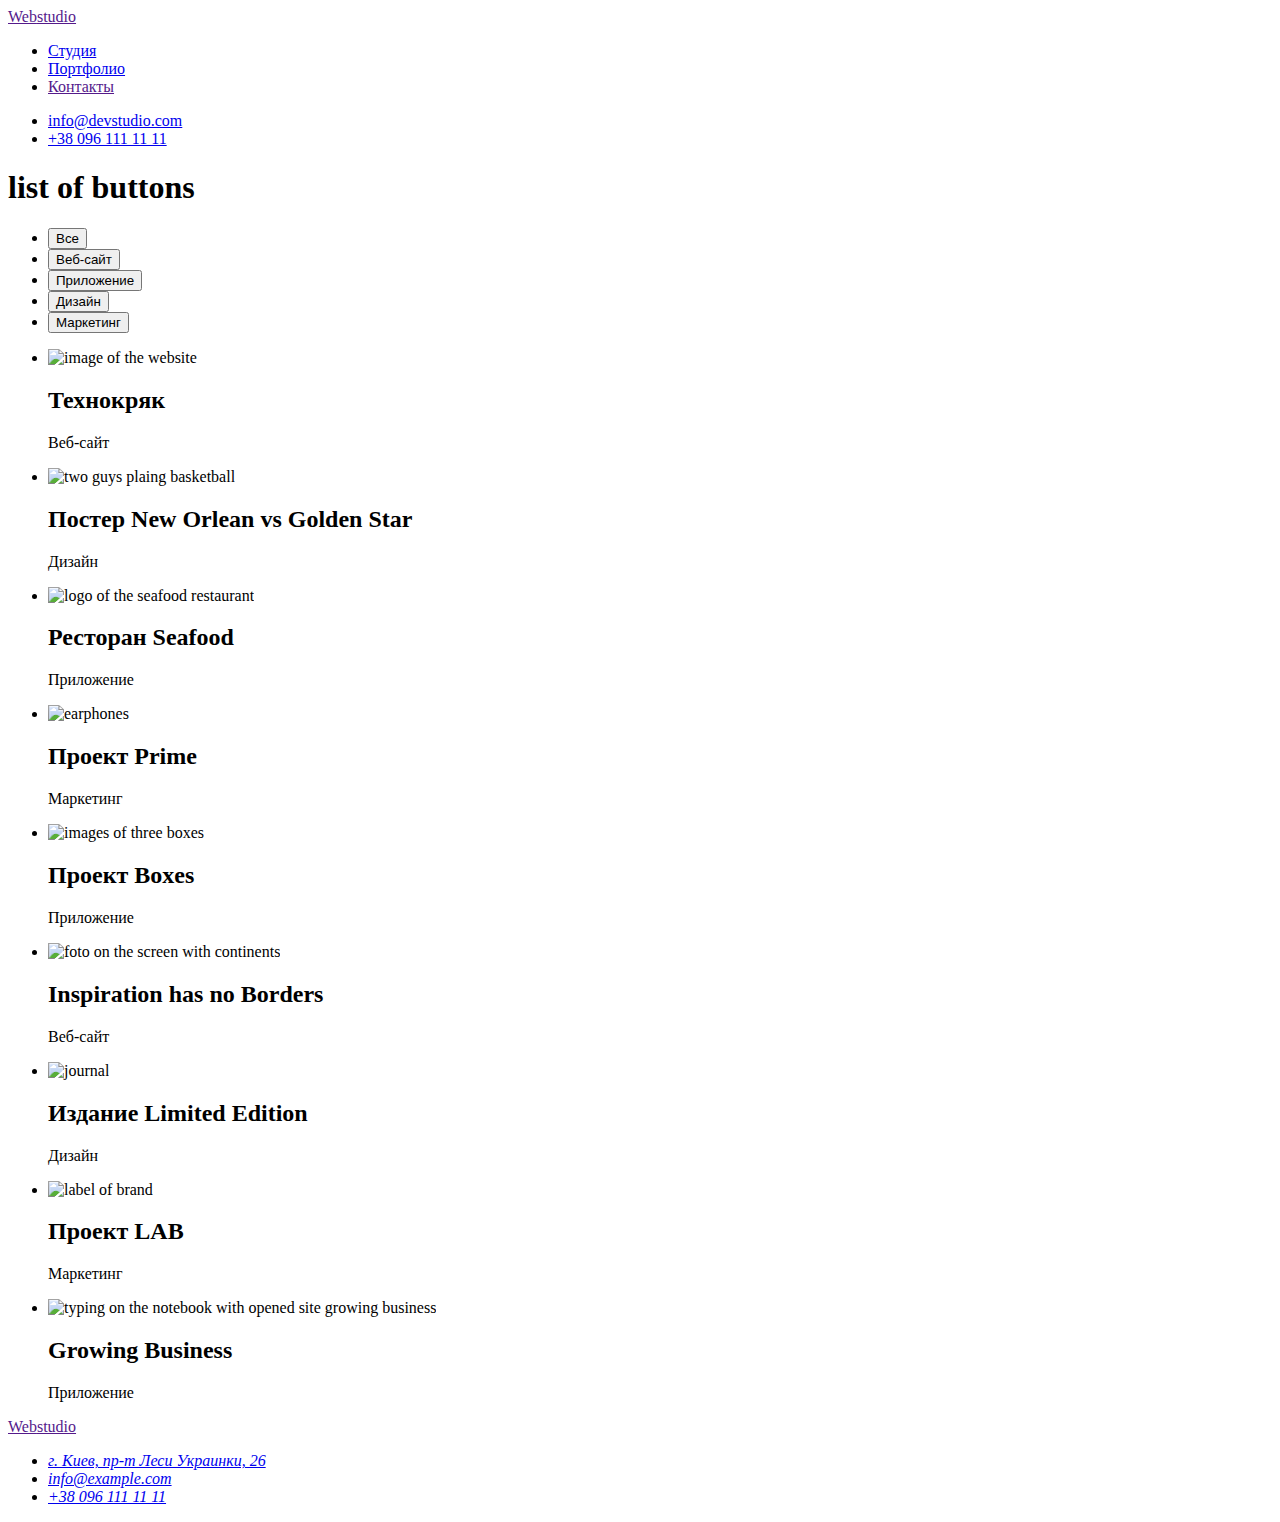
==== portfolio.html @ 3e8a7b88 "Add files via upload" ====
<!DOCTYPE html>
<html lang="en">
<head>
    <meta charset="UTF-8">
    <meta http-equiv="X-UA-Compatible" content="IE=edge">
    <meta name="viewport" content="width=device-width, initial-scale=1.0">
    <title>Document</title>
<link rel="preconnect" href="https://fonts.googleapis.com">
<link rel="preconnect" href="https://fonts.gstatic.com" crossorigin>
<link href="https://fonts.googleapis.com/css2?family=Raleway:wght@700&family=Roboto:wght@400;500;700;900&display=swap"
    rel="stylesheet">
    <link rel="stylesheet" href="./css/styles.css">
    
</head>
<body>
<!-- Header of the page-->
<header class="side">
    <nav class="side-navigation">
        <a href="" class="side-logo link">Web<span class="side-logo-web" >studio</span> </a>
        <ul class="side-list list">
            <li class="side-list-item">
                <a class="side-list-link link" href="./index.html" >Студия</a>
            </li>
            <li class="side-list-item">
                <a class="side-list-link link current" href="./portfolio.html" >Портфолио</a>
            </li>
            <li class="side-list-item">
                <a class="side-list-link link" href="" >Контакты</a>
            </li>
        </ul>
    </nav>
    <ul class="contact list">
        <li>
            <a class="contact-item link" href="mailto:info@devstudio.com">info@devstudio.com</a>
        </li>
        <li>
            <a class="contact-item link" href="tel:+380961111111">+38 096 111 11 11</a>
        </li>
    </ul>
</header>
    <main>
        <!-- Main section -->
        <section class="section-filter">
            <!-- h2 will be hidden in the future -->
            <h1 class="visually-hidden">list of buttons</h1>
            <ul class="filter list">
                <li><button class="filter-list" type="button">Все</button></li>
                <li><button class="filter-list" type="button">Веб-сайт</button></li>
                <li><button class="filter-list" type="button">Приложение</button></li>
                <li><button class="filter-list" type="button">Дизайн</button></li>
                <li><button class="filter-list" type="button">Маркетинг</button></li>
            </ul>
                        
            <ul class="projects-list list">
                <li class="projects-item">
                    <img src="./img/technocrjak.jpg" alt="image of the website" width="370">
                    <h2 class="projects-item-name">Технокряк</h2>
                    <p class="projects-item-text">Веб-сайт</p>
                </li>
                <li class="projects-item">
                    <img src="./img/new-orlean-golden-star.jpg" alt="two guys plaing basketball" width="370">
                    <h2 class="projects-item-name">Постер New Orlean vs Golden Star</h2>
                    <p class="projects-item-text">Дизайн</p>
                </li>
                <li class="projects-item">
                    <img src="./img/seafood.jpg" alt="logo of the seafood restaurant" width="370">
                    <h2 class="projects-item-name">Ресторан Seafood</h2>
                    <p class="projects-item-text">Приложение</p>
                </li>
                <li class="projects-item">
                    <img src="./img/prime.jpg" alt="earphones" width="370">
                    <h2 class="projects-item-name">Проект Prime</h2>
                    <p class="projects-item-text">Маркетинг</p>
                </li>
                <li class="projects-item">
                    <img src="./img/boxes.jpg" alt="images of three boxes" width="370">
                    <h2 class="projects-item-name">Проект Boxes</h2>
                    <p class="projects-item-text">Приложение</p>
                </li>
                <li class="projects-item">
                    <img src="./img/insperetion.jpg" alt="foto on the screen with continents" width="370">
                    <h2 class="projects-item-name">Inspiration has no Borders</h2>
                    <p class="projects-item-text">Веб-сайт</p>
                </li>
                <li class="projects-item">
                    <img src="./img/limited-edition.jpg" alt="journal" width="370">
                    <h2 class="projects-item-name">Издание Limited Edition</h2>
                    <p class="projects-item-text">Дизайн</p>
                </li>
                <li class="projects-item">
                    <img src="./img/project-lab.jpg" alt="label of brand" width="370">
                    <h2 class="projects-item-name">Проект LAB</h2>
                    <p class="projects-item-text">Маркетинг</p>
                </li>
                    <li class="projects-item">
                    <img src="./img/growing-business.jpg" alt="typing on the notebook with opened site growing business" width="370">
                    <h2 class="projects-item-name">Growing Business</h2>
                    <p class="projects-item-text">Приложение</p>
                </li>
            </ul>



        </section>

    </main>
    <!-- Footer of the page portolio -->
<footer class="footer">
    <a href="" class="side-logo link">Web<span class="footer-logo-web">studio</span> </a>
    <address class="footer-address">
        <ul class="footer-address-list list link">
            <!--google maps link-->
            <li class="address-item"><a class="address-item-street link" href="https://goo.gl/maps/h4qXjKyGgM7u1eXD7" target="_blank">г.
                    Киев, пр-т Леси Украинки, 26</a></li>
            <li class="address-item"><a class="adress-item-contact link"
                    href="mailto:info@example.com">info@example.com</a></li>
            <li class="address-item"><a class="adress-item-contact link" href="tel:+380961111111">+38 096 111 11 11</a>
            </li>
        </ul>
    </address>
</footer>

    
</body>
</html>
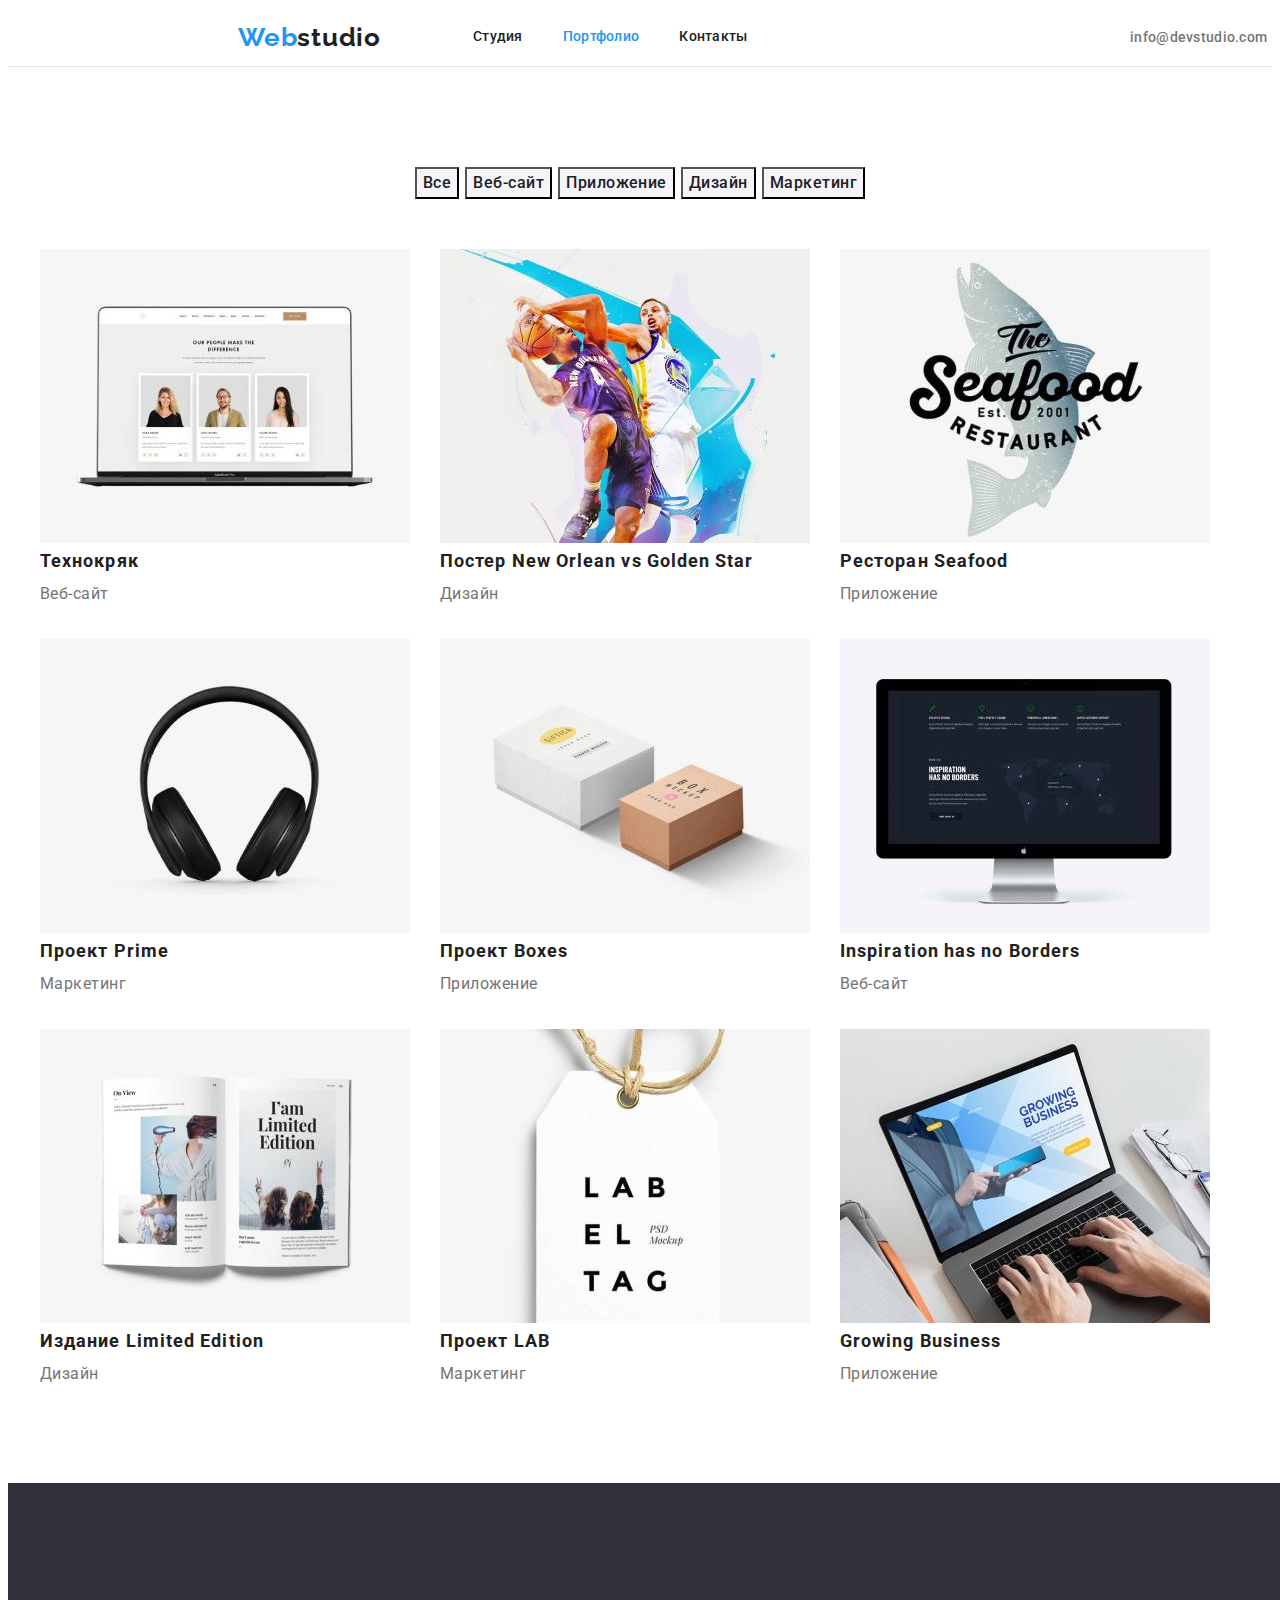
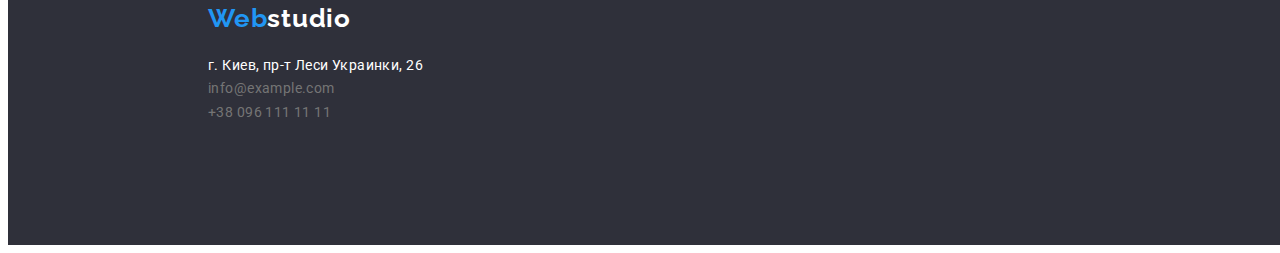
==== commit 1d73def5: "changes" ====
--- a/portfolio.html
+++ b/portfolio.html
@@ -9,116 +9,134 @@
 <link rel="preconnect" href="https://fonts.gstatic.com" crossorigin>
 <link href="https://fonts.googleapis.com/css2?family=Raleway:wght@700&family=Roboto:wght@400;500;700;900&display=swap"
     rel="stylesheet">
+    <link rel="stylesheet" href="https://cdnjs.cloudflare.com/ajax/libs/modern-normalize/1.1.0/modern-normalize.min.css"
+        integrity="sha512-wpPYUAdjBVSE4KJnH1VR1HeZfpl1ub8YT/NKx4PuQ5NmX2tKuGu6U/JRp5y+Y8XG2tV+wKQpNHVUX03MfMFn9Q=="
+        crossorigin="anonymous" referrerpolicy="no-referrer" />
     <link rel="stylesheet" href="./css/styles.css">
     
 </head>
 <body>
 <!-- Header of the page-->
 <header class="side">
-    <nav class="side-navigation">
-        <a href="" class="side-logo link">Web<span class="side-logo-web" >studio</span> </a>
-        <ul class="side-list list">
-            <li class="side-list-item">
-                <a class="side-list-link link" href="./index.html" >Студия</a>
+    <div class="side-container container">
+        <nav class="side-navigation">
+            <a href="" class="side-logo link">Web<span class="side-logo-web">studio</span> </a>
+            <ul class="side-list list">
+                <li class="side-item">
+                    <a class="side-list-link link " href="./index.html">Студия</a>
+                </li>
+                <li class="side-item">
+                    <a class="side-list-link link current" href="./portfolio.html">Портфолио</a>
+                </li>
+                <li class="side-item">
+                    <a class="side-list-link link" href="">Контакты</a>
+                </li>
+            </ul>
+        </nav>
+        <ul class="contact list">
+            <li class="contact-item">
+                <a class="contact-link link" href="mailto:info@devstudio.com">info@devstudio.com</a>
             </li>
-            <li class="side-list-item">
-                <a class="side-list-link link current" href="./portfolio.html" >Портфолио</a>
-            </li>
-            <li class="side-list-item">
-                <a class="side-list-link link" href="" >Контакты</a>
+            <li class="contact-item">
+                <a class="contact-link link" href="tel:+380961111111">+38 096 111 11 11</a>
             </li>
         </ul>
-    </nav>
-    <ul class="contact list">
-        <li>
-            <a class="contact-item link" href="mailto:info@devstudio.com">info@devstudio.com</a>
-        </li>
-        <li>
-            <a class="contact-item link" href="tel:+380961111111">+38 096 111 11 11</a>
-        </li>
-    </ul>
+    </div>
 </header>
     <main>
         <!-- Main section -->
         <section class="section-filter">
             <!-- h2 will be hidden in the future -->
-            <h1 class="visually-hidden">list of buttons</h1>
-            <ul class="filter list">
-                <li><button class="filter-list" type="button">Все</button></li>
-                <li><button class="filter-list" type="button">Веб-сайт</button></li>
-                <li><button class="filter-list" type="button">Приложение</button></li>
-                <li><button class="filter-list" type="button">Дизайн</button></li>
-                <li><button class="filter-list" type="button">Маркетинг</button></li>
-            </ul>
-                        
-            <ul class="projects-list list">
-                <li class="projects-item">
-                    <img src="./img/technocrjak.jpg" alt="image of the website" width="370">
-                    <h2 class="projects-item-name">Технокряк</h2>
-                    <p class="projects-item-text">Веб-сайт</p>
-                </li>
-                <li class="projects-item">
-                    <img src="./img/new-orlean-golden-star.jpg" alt="two guys plaing basketball" width="370">
-                    <h2 class="projects-item-name">Постер New Orlean vs Golden Star</h2>
-                    <p class="projects-item-text">Дизайн</p>
-                </li>
-                <li class="projects-item">
-                    <img src="./img/seafood.jpg" alt="logo of the seafood restaurant" width="370">
-                    <h2 class="projects-item-name">Ресторан Seafood</h2>
-                    <p class="projects-item-text">Приложение</p>
-                </li>
-                <li class="projects-item">
-                    <img src="./img/prime.jpg" alt="earphones" width="370">
-                    <h2 class="projects-item-name">Проект Prime</h2>
-                    <p class="projects-item-text">Маркетинг</p>
-                </li>
-                <li class="projects-item">
-                    <img src="./img/boxes.jpg" alt="images of three boxes" width="370">
-                    <h2 class="projects-item-name">Проект Boxes</h2>
-                    <p class="projects-item-text">Приложение</p>
-                </li>
-                <li class="projects-item">
-                    <img src="./img/insperetion.jpg" alt="foto on the screen with continents" width="370">
-                    <h2 class="projects-item-name">Inspiration has no Borders</h2>
-                    <p class="projects-item-text">Веб-сайт</p>
-                </li>
-                <li class="projects-item">
-                    <img src="./img/limited-edition.jpg" alt="journal" width="370">
-                    <h2 class="projects-item-name">Издание Limited Edition</h2>
-                    <p class="projects-item-text">Дизайн</p>
-                </li>
-                <li class="projects-item">
-                    <img src="./img/project-lab.jpg" alt="label of brand" width="370">
-                    <h2 class="projects-item-name">Проект LAB</h2>
-                    <p class="projects-item-text">Маркетинг</p>
-                </li>
+            <div class="container">
+                <h1 class="visually-hidden">list of buttons</h1>
+                <ul class="filter list">
+                    <li class="filter-item"><button class="filter-button" type="button">Все</button></li>
+                    <li class="filter-item"><button class="filter-button" type="button">Веб-сайт</button></li>
+                    <li class="filter-item"><button class="filter-button" type="button">Приложение</button></li>
+                    <li class="filter-item"><button class="filter-button" type="button">Дизайн</button></li>
+                    <li class="filter-item"><button class="filter-button" type="button">Маркетинг</button></li>
+                </ul>
+            </div>
+           
+              <div class="container">
+                <ul class="projects-list list">
                     <li class="projects-item">
-                    <img src="./img/growing-business.jpg" alt="typing on the notebook with opened site growing business" width="370">
-                    <h2 class="projects-item-name">Growing Business</h2>
-                    <p class="projects-item-text">Приложение</p>
-                </li>
-            </ul>
-
-
-
+                        <img src="./img/technocrjak.jpg" alt="image of the website" width="370">
+                        <h2 class="projects-item-name">Технокряк</h2>
+                        <p class="projects-item-text">Веб-сайт</p>
+                    </li>
+                    <li class="projects-item">
+                        <img src="./img/new-orlean-golden-star.jpg" alt="two guys plaing basketball" width="370">
+                        <h2 class="projects-item-name">Постер New Orlean vs Golden Star</h2>
+                        <p class="projects-item-text">Дизайн</p>
+                    </li>
+                    <li class="projects-item">
+                        <img src="./img/seafood.jpg" alt="logo of the seafood restaurant" width="370">
+                        <h2 class="projects-item-name">Ресторан Seafood</h2>
+                        <p class="projects-item-text">Приложение</p>
+                    </li>
+                    <li class="projects-item">
+                        <img src="./img/prime.jpg" alt="earphones" width="370">
+                        <h2 class="projects-item-name">Проект Prime</h2>
+                        <p class="projects-item-text">Маркетинг</p>
+                    </li>
+                    <li class="projects-item">
+                        <img src="./img/boxes.jpg" alt="images of three boxes" width="370">
+                        <h2 class="projects-item-name">Проект Boxes</h2>
+                        <p class="projects-item-text">Приложение</p>
+                    </li>
+                    <li class="projects-item">
+                        <img src="./img/insperetion.jpg" alt="foto on the screen with continents" width="370">
+                        <h2 class="projects-item-name">Inspiration has no Borders</h2>
+                        <p class="projects-item-text">Веб-сайт</p>
+                    </li>
+                    <li class="projects-item">
+                        <img src="./img/limited-edition.jpg" alt="journal" width="370">
+                        <h2 class="projects-item-name">Издание Limited Edition</h2>
+                        <p class="projects-item-text">Дизайн</p>
+                    </li>
+                    <li class="projects-item">
+                        <img src="./img/project-lab.jpg" alt="label of brand" width="370">
+                        <h2 class="projects-item-name">Проект LAB</h2>
+                        <p class="projects-item-text">Маркетинг</p>
+                    </li>
+                    <li class="projects-item">
+                        <img src="./img/growing-business.jpg" alt="typing on the notebook with opened site growing business"
+                            width="370">
+                        <h2 class="projects-item-name">Growing Business</h2>
+                        <p class="projects-item-text">Приложение</p>
+                    </li>
+                </ul>
+              </div>          
+           
         </section>
 
     </main>
     <!-- Footer of the page portolio -->
-<footer class="footer">
-    <a href="" class="side-logo link">Web<span class="footer-logo-web">studio</span> </a>
-    <address class="footer-address">
-        <ul class="footer-address-list list link">
-            <!--google maps link-->
-            <li class="address-item"><a class="address-item-street link" href="https://goo.gl/maps/h4qXjKyGgM7u1eXD7" target="_blank">г.
-                    Киев, пр-т Леси Украинки, 26</a></li>
-            <li class="address-item"><a class="adress-item-contact link"
-                    href="mailto:info@example.com">info@example.com</a></li>
-            <li class="address-item"><a class="adress-item-contact link" href="tel:+380961111111">+38 096 111 11 11</a>
-            </li>
-        </ul>
-    </address>
-</footer>
+    <footer class="footer">
+        <div class="container footer-container">
+            <div class="footer-logo-full">
+                <a href="" class="side-logo link">Web<span class="footer-logo-web">studio</span> </a>
+            </div>
+    
+            <address class="footer-address">
+                <ul class="footer-address-list list link">
+                    <!--google maps link-->
+                    <li class="address-item">
+                        <a class="address-item-street link" href="https://goo.gl/maps/h4qXjKyGgM7u1eXD7" target="_blank">г.
+                            Киев, пр-т
+                            Леси Украинки, 26</a>
+                    </li>
+                    <li class="address-item">
+                        <a class="adress-item-contact link" href="mailto:info@example.com">info@example.com</a>
+                    </li>
+                    <li class="address-item">
+                        <a class="adress-item-contact link" href="tel:+380961111111">+38 096 111 11 11</a>
+                    </li>
+                </ul>
+            </address>
+        </div>
+    </footer>
 
     
 </body>
--- a/css/styles.css
+++ b/css/styles.css
@@ -0,0 +1,394 @@
+/* --------------------------VAR------------------------------ */
+:root {
+  --main-title-color: #212121;
+
+  --first-button-color: #ffffff;
+  --second-text-color: #757575;
+  --third-text-color: rgba(255, 255, 255, 0.6);
+  --accent-color: #2196f3;
+}
+p,
+h1,
+h2,
+h3,
+h4,
+h5,
+h6 {
+  margin: 0px;
+}
+ul {
+  margin: 0px;
+  padding: 0px;
+}
+img {
+  display: block;
+}
+
+/* --------------------------body------------------------------------------ */
+body {
+  font-family: Roboto, sans-serif;
+  color: var(--second-text-color);
+  background-color: var(--first-button-color);
+}
+
+/* ---------------------list---------------------------and--------link------ */
+.list {
+  list-style: none;
+}
+.link {
+  text-decoration: none;
+}
+.visually-hidden {
+  position: absolute;
+  white-space: nowrap;
+  width: 1px;
+  height: 1px;
+  overflow: hidden;
+  border: 0;
+  padding: 0;
+  clip: rect(0 0 0 0);
+  clip-path: inset(50%);
+  margin: -1px;
+}
+/* ------------------container===================*/
+.container {
+  width: 1200px;
+  padding: 0 15px;
+  margin: 0 auto;
+}
+.section {
+  padding: 94px 215px;
+}
+
+/* -----------------------------------Header------------------------------------------- */
+.side {
+  border-bottom: 1px #e5e5e5 solid;
+}
+.side-container {
+  display: flex;
+  align-items: center;
+  margin: 0 215px;
+}
+.side-navigation {
+  display: flex;
+  align-items: center;
+}
+.side-logo {
+  font-family: Raleway;
+  font-weight: 700;
+  font-size: 26px;
+  line-height: 1.19;
+  letter-spacing: 0.03em;
+  color: var(--accent-color);
+}
+.side-logo-web {
+  color: var(--main-title-color);
+}
+.side-list {
+  display: flex;
+  margin-left: 92px;
+}
+.side-item + .side-item {
+  margin-left: 40px;
+}
+
+.side-list-link {
+  display: block;
+  padding-top: 21px;
+  padding-bottom: 21px;
+
+  font-weight: 500;
+  font-size: 14px;
+  line-height: 1.14;
+  letter-spacing: 0.02em;
+  color: var(--main-title-color);
+}
+
+.side-list-link:hover,
+.side-list-link:focus {
+  color: var(--accent-color);
+}
+.side-list-link.current {
+  color: var(--accent-color);
+}
+.contact {
+  display: flex;
+  margin-left: auto;
+}
+.contact .contact-item + .contact-item {
+  margin-left: 50px;
+}
+
+.contact-link {
+  font-weight: 500;
+  font-size: 14px;
+  line-height: 1.14;
+  letter-spacing: 0.02em;
+  color: var(--second-text-color);
+}
+
+.contact-link:hover,
+.contact-link:focus {
+  color: var(--accent-color);
+}
+/* -----------------------------------Section Hero------------------------------------------------------------ */
+.section-hero {
+  width: 1600px;
+  background-color: #2f303a;
+  text-align: center;
+}
+.section-hero-head {
+  padding: 200px 452px 280px 452px;
+
+  font-weight: 900;
+  font-size: 44px;
+  line-height: 1.4;
+  letter-spacing: 0.06em;
+  text-transform: uppercase;
+  color: var(--first-button-color);
+}
+.hero-button {
+  padding: 10px 0;
+  position: absolute;
+  width: 200px;
+  left: 700px;
+  top: 430px;
+
+  box-shadow: 0px 4px 4px rgba(0, 0, 0, 0.15);
+  border-radius: 4px;
+
+  width: 200px;
+  font-family: inherit;
+  font-weight: 700;
+  font-size: 16px;
+  line-height: 1.87;
+  align-items: center;
+
+  letter-spacing: 0.06em;
+  color: var(--first-button-color);
+  background: var(--accent-color);
+}
+
+.hero-button:focus,
+.hero-button:hover {
+  cursor: pointer;
+  font-family: inherit;
+  font-weight: 700;
+  font-size: 16px;
+  line-height: 1.87;
+  text-align: center;
+  letter-spacing: 0.06em;
+  color: var(--first-button-color);
+  background-color: var(--accent-color);
+}
+
+/* ------------------------Rules_____________---------- */
+.rules {
+}
+.section-rule-list {
+  display: flex;
+  align-items: center;
+}
+.rule-item {
+  width: 270px;
+}
+.rule-item + .rule-item {
+  margin-left: 30px;
+}
+.section-rule-title {
+  font-weight: 700;
+  font-size: 14px;
+  line-height: 1.14;
+  letter-spacing: 0.03em;
+  text-transform: uppercase;
+  color: var(--main-title-color);
+}
+.section-rule-text {
+  font-size: 14px;
+  line-height: 1.7;
+  letter-spacing: 0.03em;
+  color: var(--second-text-color);
+}
+
+/* ---------------------Section what we do---------------------------------- */
+.section-doing {
+}
+.section-head-doing {
+  padding-bottom: 50px;
+
+  font-weight: 700;
+  font-size: 36px;
+  line-height: 1.16;
+  text-align: center;
+  letter-spacing: 0.03em;
+  color: var(--main-title-color);
+}
+.doing-list {
+  display: flex;
+}
+.doing-item + .doing-item {
+  margin-left: 30px;
+}
+/* ----------------------Our team----------------------------------------------- */
+.section-team {
+  width: 1600px;
+  background-color: #f5f4fa;
+}
+.section-head-team {
+  padding-bottom: 50px;
+
+  font-weight: 700;
+  font-size: 36px;
+  line-height: 1.16;
+  text-align: center;
+  letter-spacing: 0.03em;
+  color: var(--main-title-color);
+}
+.section-list-team {
+  display: flex;
+}
+.section-team-item {
+  background-color: #fff;
+  border-bottom: 1px #e5e5e5 solid;
+}
+.section-team-item + .section-team-item {
+  margin-left: 30px;
+}
+.section-team-name {
+  font-weight: 500;
+  font-size: 16px;
+  line-height: 1.19;
+  text-align: center;
+  letter-spacing: 0.03em;
+  color: var(--main-title-color);
+  margin-top: 30px;
+}
+.section-team-profession {
+  font-size: 16px;
+  line-height: 1.19;
+  text-align: center;
+  letter-spacing: 0.03em;
+
+  color: var(--second-text-color);
+
+  margin-top: 10px;
+  margin-bottom: 30px;
+}
+/* ------------------------Footer---------------------------------------------- */
+.footer {
+  width: 1600px;
+  background: #2f303a;
+}
+.footer-container {
+  padding-top: 60px;
+  padding-bottom: 60px;
+}
+.footer-logo-full {
+  margin-top: 60px;
+  margin-bottom: 20px;
+}
+
+.footer-address {
+  margin-bottom: 60px;
+}
+.address-item {
+}
+.address-item-street {
+  font-style: normal;
+  font-size: 14px;
+  line-height: 1.71;
+  letter-spacing: 0.03em;
+  color: var(--first-button-color);
+}
+.address-item-street:hover,
+.address-item-street:focus {
+  color: var(--accent-color);
+}
+.adress-item-contact {
+  font-style: normal;
+  font-size: 14px;
+  line-height: 1.71;
+  letter-spacing: 0.03em;
+  color: var(--second-text-color);
+}
+.adress-item-contact:hover,
+.adress-item-contact:focus {
+  color: var(--accent-color);
+}
+.footer-logo-web {
+  font-family: Raleway;
+  font-weight: bold;
+  font-size: 26px;
+  line-height: 1.19;
+  letter-spacing: 0.03em;
+  color: var(--first-button-color);
+}
+/* ------------------------------------portfolio main section------------------------------ */
+/* --------------------------------------------section-buttons------------------------------- */
+.section-filter {
+}
+.filter {
+  display: flex;
+  justify-content: center;
+}
+.filter-item {
+  margin-top: 100px;
+  margin-bottom: 50px;
+}
+.filter-item + .filter-item {
+  margin-left: 6px;
+}
+.filter-button {
+  display: block;
+  font-family: inherit;
+  font-weight: 500;
+  font-size: 16px;
+  line-height: 1.62;
+  text-align: center;
+  letter-spacing: 0.03em;
+  color: var(--main-title-color);
+  background: #f5f4fa;
+}
+
+.filter-button:hover,
+.filter-button:focus {
+  cursor: pointer;
+  font-weight: 500;
+  font-size: 16px;
+  line-height: 1.62;
+  text-align: center;
+  letter-spacing: 0.03em;
+  color: var(--first-button-color);
+  background-color: var(--accent-color);
+}
+/* ------------------------------projects--------------------------- */
+.projects-list {
+  display: flex;
+  flex-wrap: wrap;
+  margin-bottom: 94px;
+}
+.projects-item {
+  width: 370px;
+  margin-right: 30px;
+  margin-bottom: 30px;
+}
+.projects-item:nth-child(3n) {
+  margin-right: 0px;
+}
+.projects-item:nth-last-child(-n + 3) {
+  margin-bottom: 0px;
+}
+
+.projects-item-name {
+  font-weight: 700;
+  font-size: 18px;
+  line-height: 2;
+  letter-spacing: 0.06em;
+  color: var(--main-title-color);
+}
+.projects-item-text {
+  font-size: 16px;
+  line-height: 1.87;
+  letter-spacing: 0.03em;
+  color: var(--second-text-color);
+}
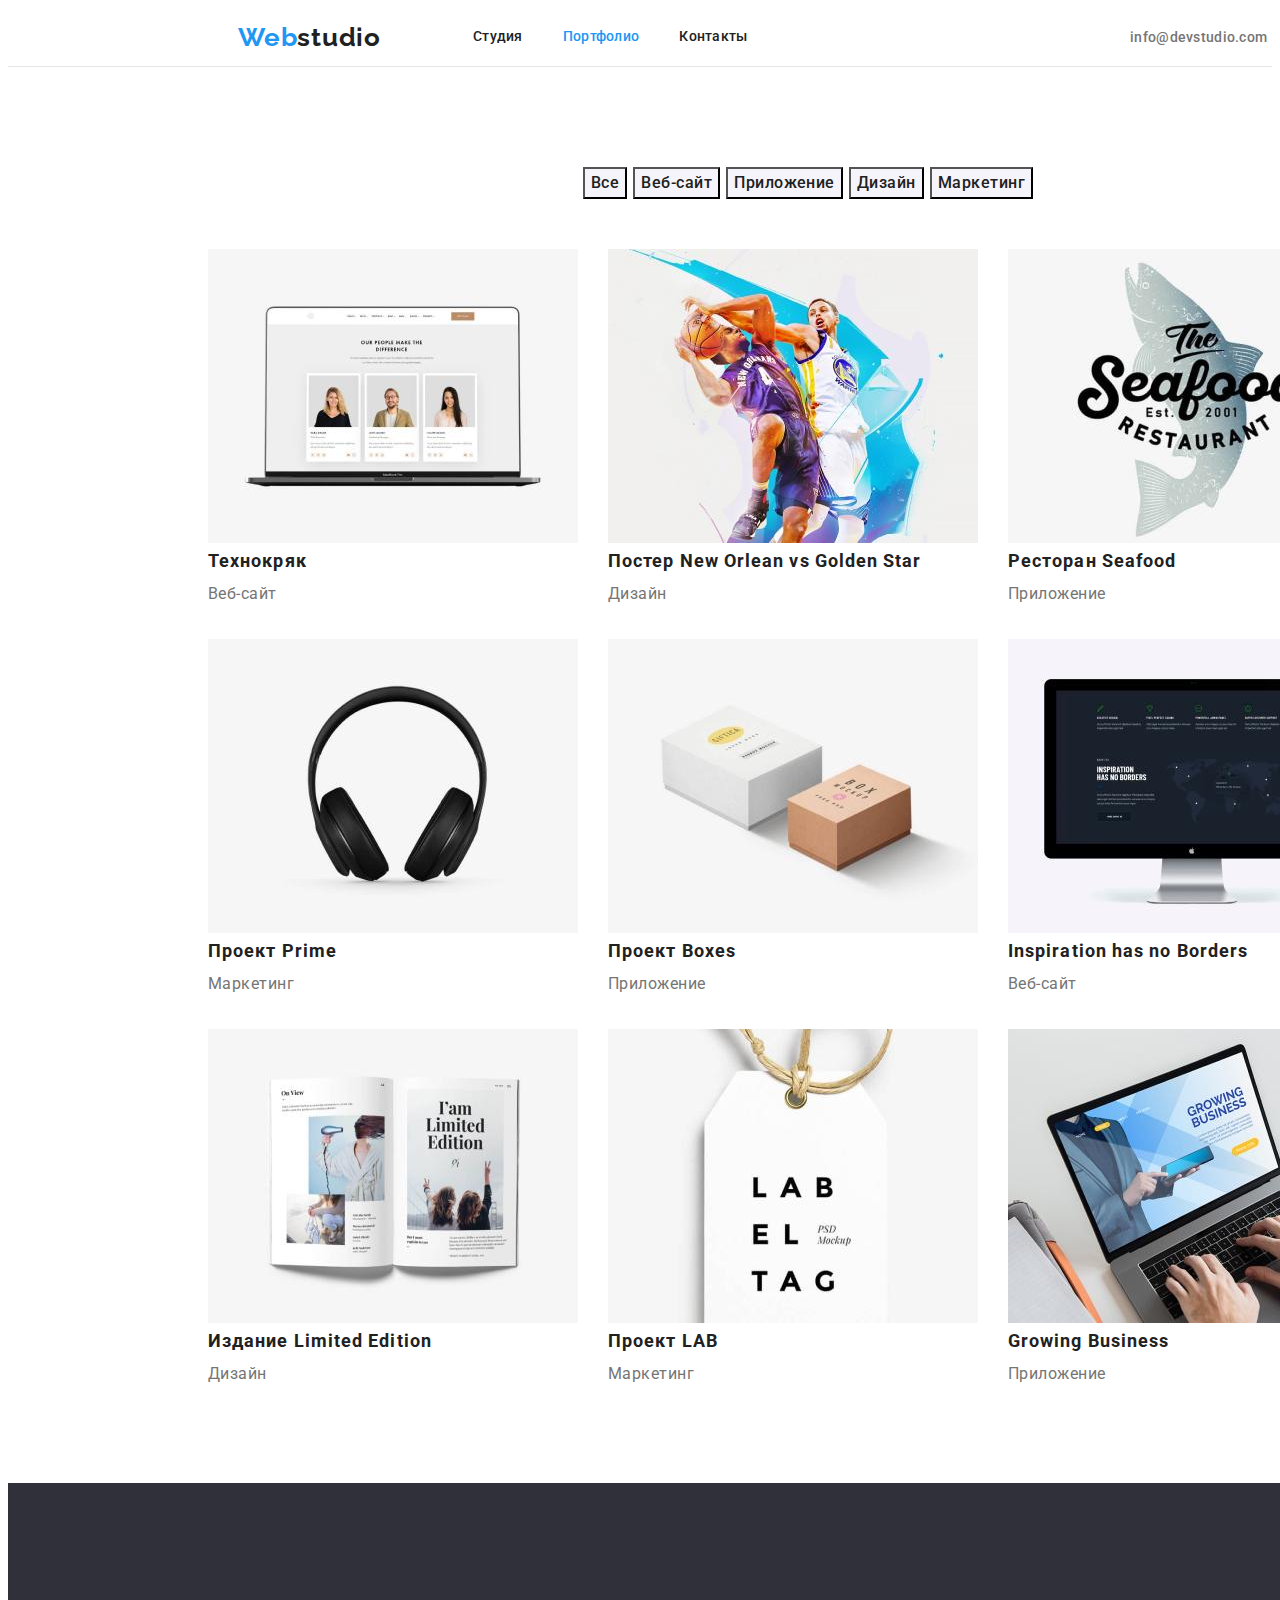
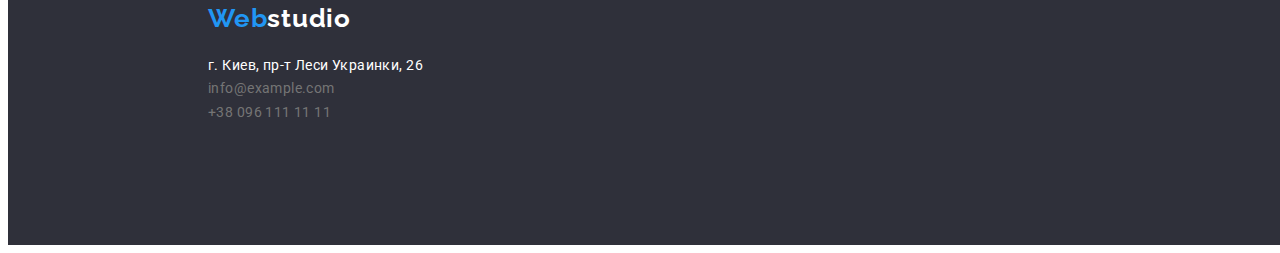
==== commit 0b91f5da: "fix width in section portfolio" ====
--- a/portfolio.html
+++ b/portfolio.html
@@ -108,7 +108,6 @@
                     </li>
                 </ul>
               </div>          
-           
         </section>
 
     </main>
--- a/css/styles.css
+++ b/css/styles.css
@@ -183,7 +183,9 @@
 }
 
 /* ------------------------Rules_____________---------- */
-.rules {
+.section-rule {
+  width: 1600px;
+  background-color: var(--first-button-color);
 }
 .section-rule-list {
   display: flex;
@@ -211,7 +213,9 @@
 }
 
 /* ---------------------Section what we do---------------------------------- */
-.section-doing {
+.section-work {
+  width: 1600px;
+  background-color: var(--first-button-color);
 }
 .section-head-doing {
   padding-bottom: 50px;
@@ -326,6 +330,8 @@
 /* ------------------------------------portfolio main section------------------------------ */
 /* --------------------------------------------section-buttons------------------------------- */
 .section-filter {
+  width: 1600px;
+  border-color: var(--first-button-color);
 }
 .filter {
   display: flex;
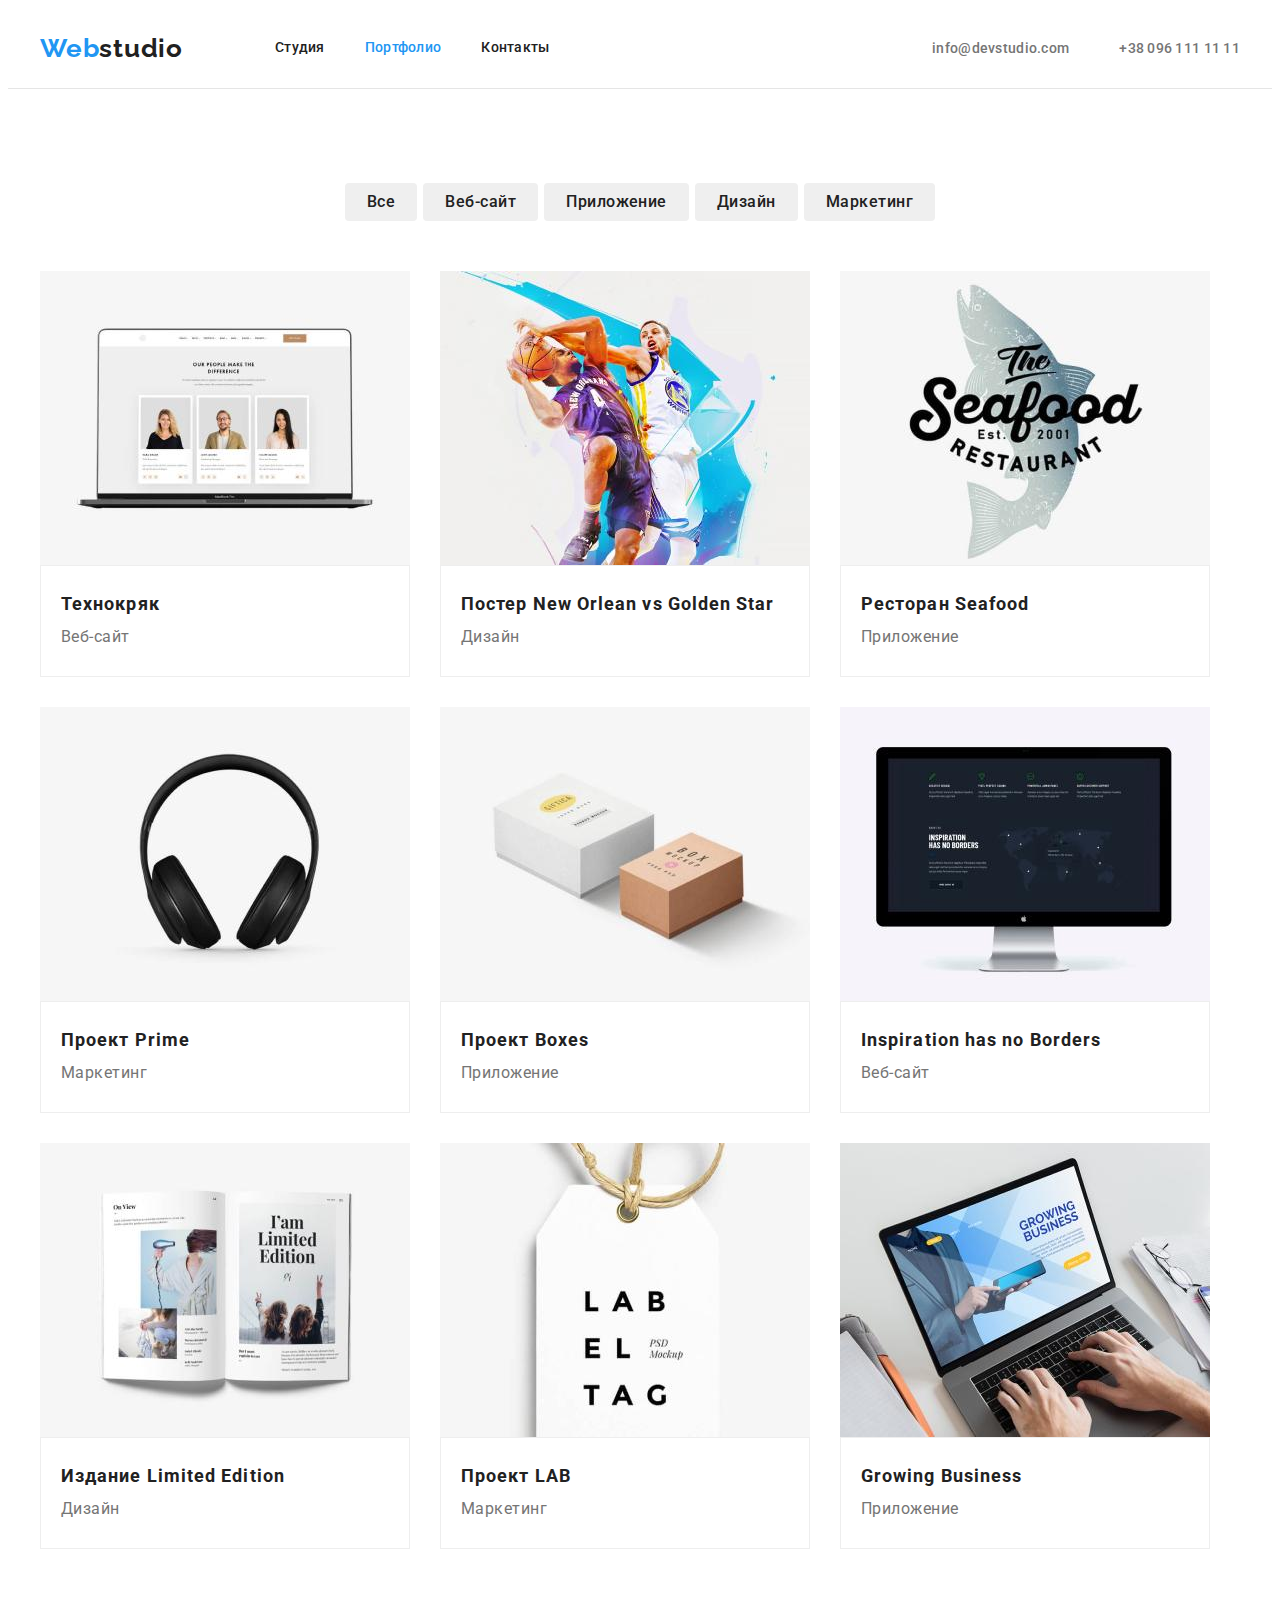
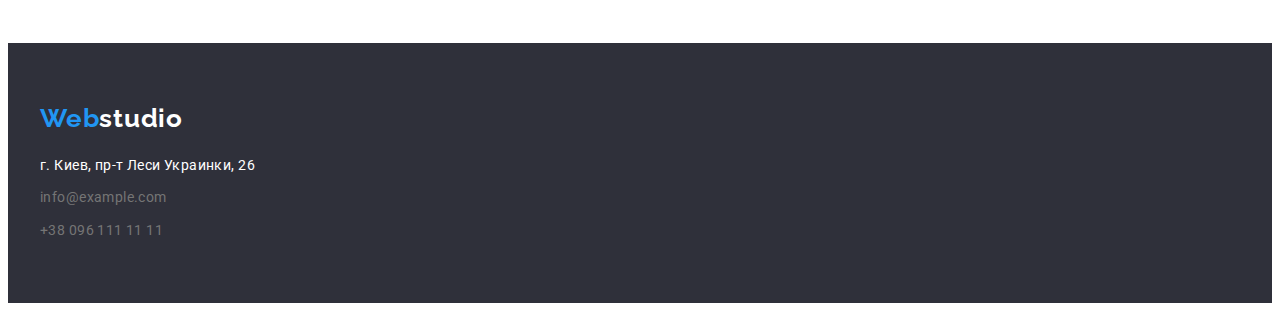
==== commit ef54f66f: "fixed" ====
--- a/portfolio.html
+++ b/portfolio.html
@@ -45,7 +45,7 @@
 </header>
     <main>
         <!-- Main section -->
-        <section class="section-filter">
+        <section class="section">
             <!-- h2 will be hidden in the future -->
             <div class="container">
                 <h1 class="visually-hidden">list of buttons</h1>
@@ -56,55 +56,70 @@
                     <li class="filter-item"><button class="filter-button" type="button">Дизайн</button></li>
                     <li class="filter-item"><button class="filter-button" type="button">Маркетинг</button></li>
                 </ul>
-            </div>
-           
-              <div class="container">
                 <ul class="projects-list list">
                     <li class="projects-item">
                         <img src="./img/technocrjak.jpg" alt="image of the website" width="370">
-                        <h2 class="projects-item-name">Технокряк</h2>
-                        <p class="projects-item-text">Веб-сайт</p>
+                        <div class="container-project">
+                            <h2 class="projects-item-name">Технокряк</h2>
+                            <p class="projects-item-text">Веб-сайт</p>
+                        </div>
                     </li>
                     <li class="projects-item">
                         <img src="./img/new-orlean-golden-star.jpg" alt="two guys plaing basketball" width="370">
-                        <h2 class="projects-item-name">Постер New Orlean vs Golden Star</h2>
-                        <p class="projects-item-text">Дизайн</p>
+                        <div class="container-project">
+                            <h2 class="projects-item-name">Постер New Orlean vs Golden Star</h2>
+                            <p class="projects-item-text">Дизайн</p>
+                        </div>
                     </li>
                     <li class="projects-item">
                         <img src="./img/seafood.jpg" alt="logo of the seafood restaurant" width="370">
-                        <h2 class="projects-item-name">Ресторан Seafood</h2>
-                        <p class="projects-item-text">Приложение</p>
+                        <div class="container-project">
+                            <h2 class="projects-item-name">Ресторан Seafood</h2>
+                            <p class="projects-item-text">Приложение</p>
+                        </div>
                     </li>
                     <li class="projects-item">
                         <img src="./img/prime.jpg" alt="earphones" width="370">
-                        <h2 class="projects-item-name">Проект Prime</h2>
-                        <p class="projects-item-text">Маркетинг</p>
+                        <div class="container-project">
+                            <h2 class="projects-item-name">Проект Prime</h2>
+                            <p class="projects-item-text">Маркетинг</p>
+                        </div>
                     </li>
                     <li class="projects-item">
                         <img src="./img/boxes.jpg" alt="images of three boxes" width="370">
-                        <h2 class="projects-item-name">Проект Boxes</h2>
-                        <p class="projects-item-text">Приложение</p>
+                        <div class="container-project">
+                            <h2 class="projects-item-name">Проект Boxes</h2>
+                            <p class="projects-item-text">Приложение</p>
+                        </div>
                     </li>
                     <li class="projects-item">
                         <img src="./img/insperetion.jpg" alt="foto on the screen with continents" width="370">
-                        <h2 class="projects-item-name">Inspiration has no Borders</h2>
-                        <p class="projects-item-text">Веб-сайт</p>
+                        <div class="container-project">
+                            <h2 class="projects-item-name">Inspiration has no Borders</h2>
+                            <p class="projects-item-text">Веб-сайт</p>
+                        </div>
                     </li>
                     <li class="projects-item">
                         <img src="./img/limited-edition.jpg" alt="journal" width="370">
-                        <h2 class="projects-item-name">Издание Limited Edition</h2>
-                        <p class="projects-item-text">Дизайн</p>
+                        <div class="container-project">
+                            <h2 class="projects-item-name">Издание Limited Edition</h2>
+                            <p class="projects-item-text">Дизайн</p>
+                        </div>
                     </li>
                     <li class="projects-item">
                         <img src="./img/project-lab.jpg" alt="label of brand" width="370">
-                        <h2 class="projects-item-name">Проект LAB</h2>
-                        <p class="projects-item-text">Маркетинг</p>
+                        <div class="container-project">
+                            <h2 class="projects-item-name">Проект LAB</h2>
+                            <p class="projects-item-text">Маркетинг</p>
+                        </div>
                     </li>
                     <li class="projects-item">
                         <img src="./img/growing-business.jpg" alt="typing on the notebook with opened site growing business"
                             width="370">
-                        <h2 class="projects-item-name">Growing Business</h2>
-                        <p class="projects-item-text">Приложение</p>
+                        <div class="container-project">
+                            <h2 class="projects-item-name">Growing Business</h2>
+                            <p class="projects-item-text">Приложение</p>
+                        </div>
                     </li>
                 </ul>
               </div>          
@@ -112,30 +127,27 @@
 
     </main>
     <!-- Footer of the page portolio -->
-    <footer class="footer">
-        <div class="container footer-container">
-            <div class="footer-logo-full">
-                <a href="" class="side-logo link">Web<span class="footer-logo-web">studio</span> </a>
-            </div>
-    
-            <address class="footer-address">
-                <ul class="footer-address-list list link">
-                    <!--google maps link-->
-                    <li class="address-item">
-                        <a class="address-item-street link" href="https://goo.gl/maps/h4qXjKyGgM7u1eXD7" target="_blank">г.
-                            Киев, пр-т
-                            Леси Украинки, 26</a>
-                    </li>
-                    <li class="address-item">
-                        <a class="adress-item-contact link" href="mailto:info@example.com">info@example.com</a>
-                    </li>
-                    <li class="address-item">
-                        <a class="adress-item-contact link" href="tel:+380961111111">+38 096 111 11 11</a>
-                    </li>
-                </ul>
-            </address>
-        </div>
-    </footer>
+<footer class="footer">
+    <div class="container footer-container">
+        <a href="" class="side-logo link">Web<span class="footer-logo-web">studio</span> </a>
+        <address class="footer-address">
+            <ul class="footer-address-list list link">
+                <!--google maps link-->
+                <li class="address-item">
+                    <a class="address-item-street link" href="https://goo.gl/maps/h4qXjKyGgM7u1eXD7" target="_blank">г.
+                        Киев, пр-т
+                        Леси Украинки, 26</a>
+                </li>
+                <li class="address-item">
+                    <a class="adress-item-contact link" href="mailto:info@example.com">info@example.com</a>
+                </li>
+                <li class="address-item">
+                    <a class="adress-item-contact link" href="tel:+380961111111">+38 096 111 11 11</a>
+                </li>
+            </ul>
+        </address>
+    </div>
+</footer>
 
     
 </body>
--- a/css/styles.css
+++ b/css/styles.css
@@ -21,6 +21,8 @@
   padding: 0px;
 }
 img {
+  min-width: 100%;
+  height: auto;
   display: block;
 }
 
@@ -57,7 +59,7 @@
   margin: 0 auto;
 }
 .section {
-  padding: 94px 215px;
+  padding: 94px 0;
 }
 
 /* -----------------------------------Header------------------------------------------- */
@@ -67,7 +69,6 @@
 .side-container {
   display: flex;
   align-items: center;
-  margin: 0 215px;
 }
 .side-navigation {
   display: flex;
@@ -94,8 +95,8 @@
 
 .side-list-link {
   display: block;
-  padding-top: 21px;
-  padding-bottom: 21px;
+  padding-top: 32px;
+  padding-bottom: 32px;
 
   font-weight: 500;
   font-size: 14px;
@@ -133,13 +134,12 @@
 }
 /* -----------------------------------Section Hero------------------------------------------------------------ */
 .section-hero {
-  width: 1600px;
+  padding: 200px 0;
+  text-align: center;
+
   background-color: #2f303a;
-  text-align: center;
 }
 .section-hero-head {
-  padding: 200px 452px 280px 452px;
-
   font-weight: 900;
   font-size: 44px;
   line-height: 1.4;
@@ -149,10 +149,7 @@
 }
 .hero-button {
   padding: 10px 0;
-  position: absolute;
-  width: 200px;
-  left: 700px;
-  top: 430px;
+  margin-top: 30px;
 
   box-shadow: 0px 4px 4px rgba(0, 0, 0, 0.15);
   border-radius: 4px;
@@ -183,10 +180,7 @@
 }
 
 /* ------------------------Rules_____________---------- */
-.section-rule {
-  width: 1600px;
-  background-color: var(--first-button-color);
-}
+
 .section-rule-list {
   display: flex;
   align-items: center;
@@ -198,6 +192,8 @@
   margin-left: 30px;
 }
 .section-rule-title {
+  margin-bottom: 10px;
+
   font-weight: 700;
   font-size: 14px;
   line-height: 1.14;
@@ -214,11 +210,10 @@
 
 /* ---------------------Section what we do---------------------------------- */
 .section-work {
-  width: 1600px;
-  background-color: var(--first-button-color);
+  padding-top: 0px;
 }
 .section-head-doing {
-  padding-bottom: 50px;
+  margin-bottom: 50px;
 
   font-weight: 700;
   font-size: 36px;
@@ -235,11 +230,10 @@
 }
 /* ----------------------Our team----------------------------------------------- */
 .section-team {
-  width: 1600px;
   background-color: #f5f4fa;
 }
 .section-head-team {
-  padding-bottom: 50px;
+  margin-bottom: 50px;
 
   font-weight: 700;
   font-size: 36px;
@@ -265,7 +259,6 @@
   text-align: center;
   letter-spacing: 0.03em;
   color: var(--main-title-color);
-  margin-top: 30px;
 }
 .section-team-profession {
   font-size: 16px;
@@ -274,28 +267,22 @@
   letter-spacing: 0.03em;
 
   color: var(--second-text-color);
-
-  margin-top: 10px;
-  margin-bottom: 30px;
+}
+.container-team {
+  padding-top: 30px;
+  padding-bottom: 10px;
 }
 /* ------------------------Footer---------------------------------------------- */
 .footer {
-  width: 1600px;
+  padding: 60px 0;
   background: #2f303a;
 }
-.footer-container {
-  padding-top: 60px;
-  padding-bottom: 60px;
-}
-.footer-logo-full {
-  margin-top: 60px;
-  margin-bottom: 20px;
-}
 
 .footer-address {
-  margin-bottom: 60px;
-}
-.address-item {
+  margin-top: 20px;
+}
+.address-item + .address-item {
+  margin-top: 9px;
 }
 .address-item-street {
   font-style: normal;
@@ -329,31 +316,29 @@
 }
 /* ------------------------------------portfolio main section------------------------------ */
 /* --------------------------------------------section-buttons------------------------------- */
-.section-filter {
-  width: 1600px;
-  border-color: var(--first-button-color);
-}
+
 .filter {
+  margin-bottom: 50px;
   display: flex;
   justify-content: center;
 }
 .filter-item {
-  margin-top: 100px;
-  margin-bottom: 50px;
 }
 .filter-item + .filter-item {
   margin-left: 6px;
 }
 .filter-button {
-  display: block;
+  padding: 6px 22px;
   font-family: inherit;
+  font-style: normal;
   font-weight: 500;
   font-size: 16px;
   line-height: 1.62;
   text-align: center;
   letter-spacing: 0.03em;
   color: var(--main-title-color);
-  background: #f5f4fa;
+  border-radius: 4px;
+  border-style: hidden;
 }
 
 .filter-button:hover,
@@ -371,7 +356,6 @@
 .projects-list {
   display: flex;
   flex-wrap: wrap;
-  margin-bottom: 94px;
 }
 .projects-item {
   width: 370px;
@@ -398,3 +382,7 @@
   letter-spacing: 0.03em;
   color: var(--second-text-color);
 }
+.container-project {
+  padding: 20px 24px 24px 20px;
+  border: 1px solid #eeeeee;
+}
